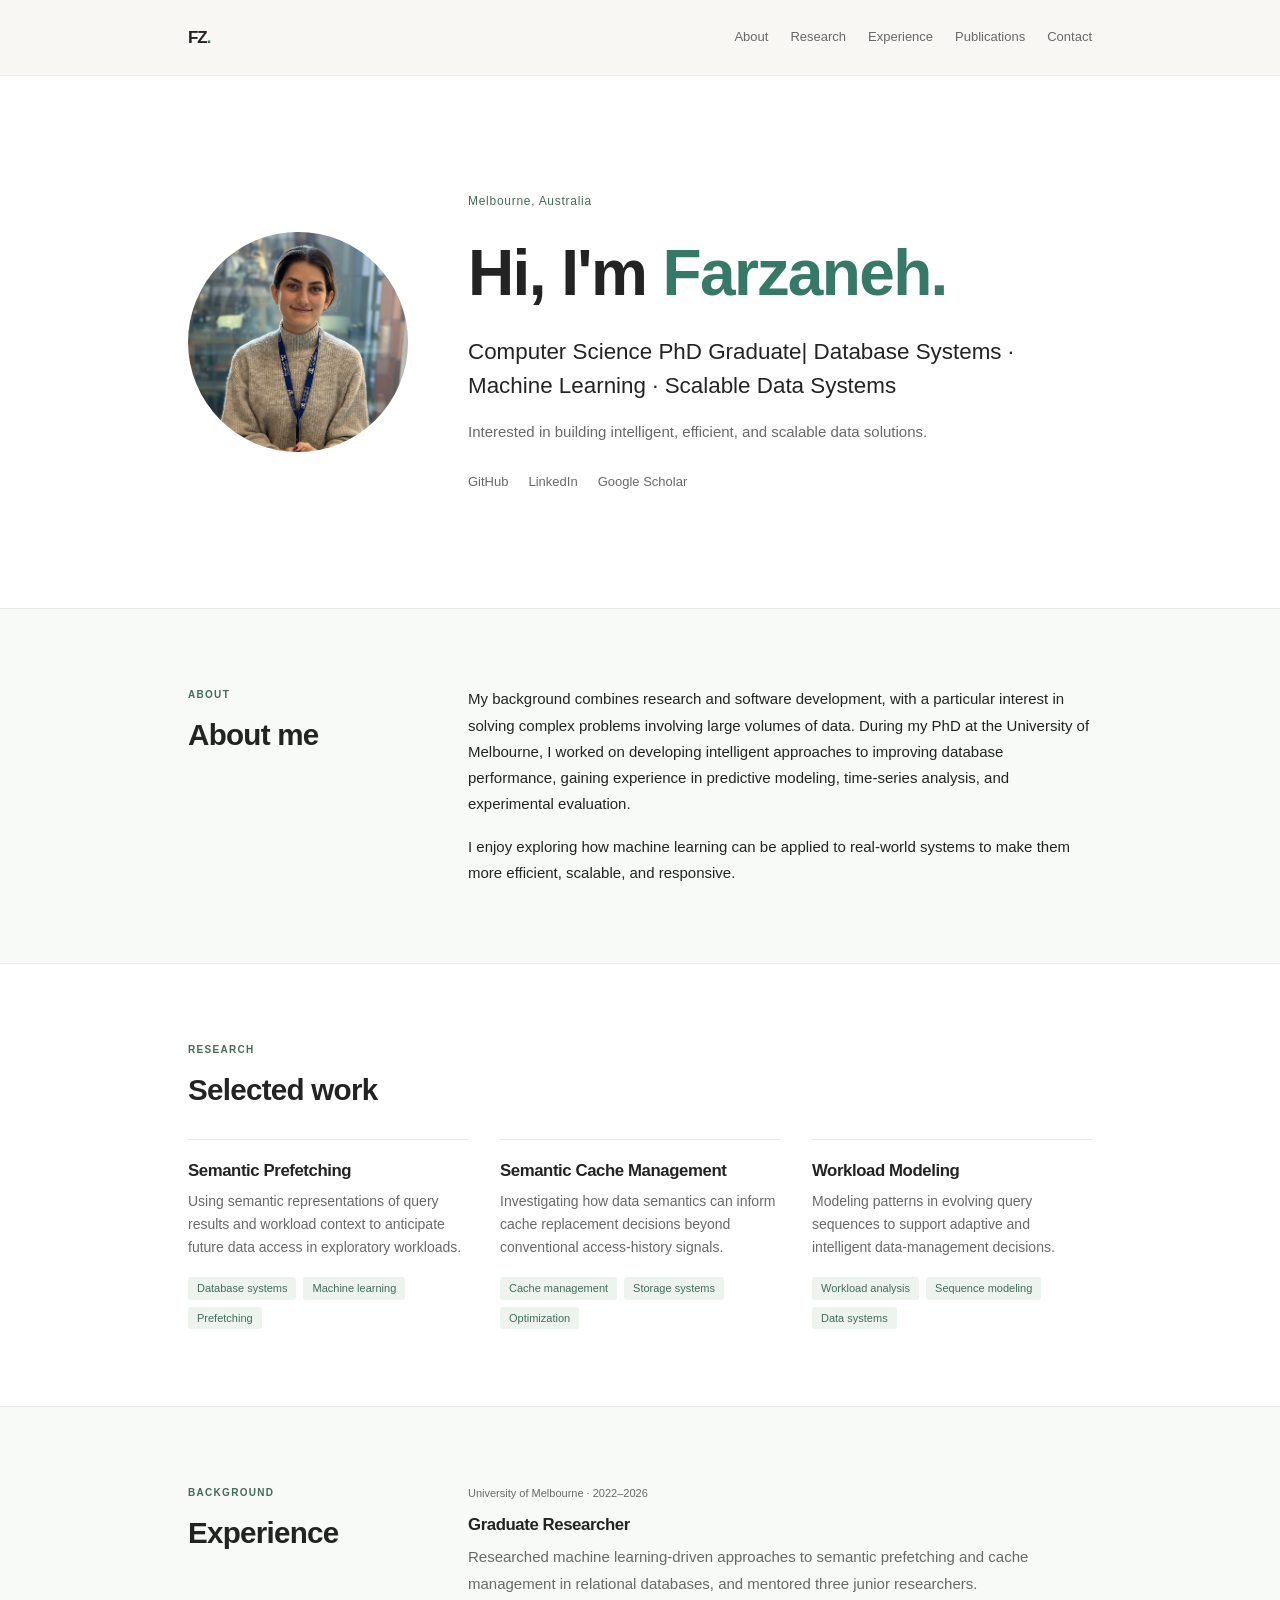
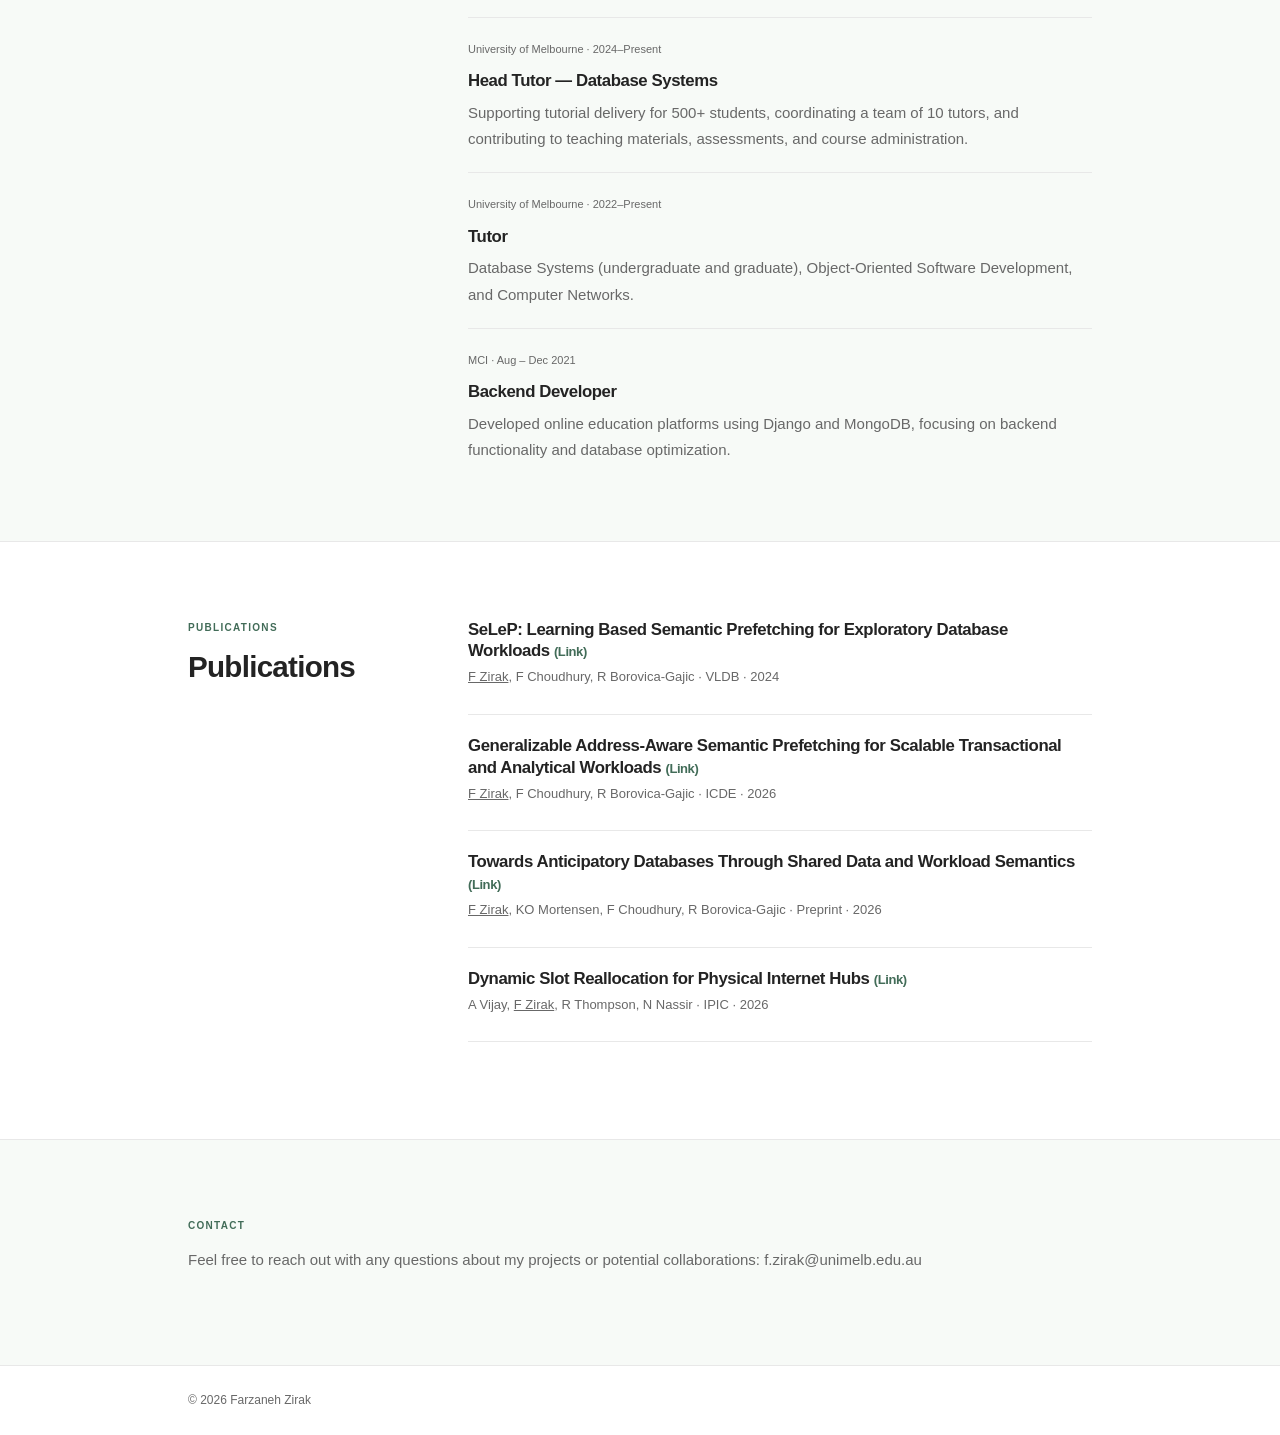
==== index.html @ 6f79f341 "initial commit" ====
<!DOCTYPE html>
<html lang="en">
<head>
  <meta charset="UTF-8" />
  <meta name="viewport" content="width=device-width, initial-scale=1.0" />
  <meta name="description" content="Farzaneh Zirak — Computing researcher working at the intersection of database systems, machine learning, and intelligent data management." />
  <meta name="theme-color" content="#f8faf7" />
  <title>Farzaneh Zirak | ##Computing Researcher</title>
  <link rel="stylesheet" href="styles.css" />
</head>

<script>
  const sections = [ 
    "experience",
    "publications",
  ];

  sections.forEach(section => {
    fetch(`${section}.html`)
      .then(response => {
        if (!response.ok) {
          throw new Error(`Failed to load ${section}.html`);
        }
        return response.text();
      })
      .then(html => {
        document.getElementById(`${section}-placeholder`).innerHTML = html;
      })
      .catch(console.error);
  });
</script>


<body>
  <a class="skip-link" href="#main">Skip to content</a>
  <header class="site-header">
    <div class="container nav-wrap">
      <a class="wordmark" href="#top">FZ<span class="wordmark-dot">.</span></a>
      <nav aria-label="Main navigation">
        <a href="#about">About</a>
        <a href="#research">Research</a>
        <a href="#experience">Experience</a>
        <a href="#publications">Publications</a>
        <a href="#contact">Contact</a>
      </nav>
    </div>
  </header>

  <main id="main">


    <section class="hero" id="home">
      <div class="container hero-layout">

        <div class="hero-photo">
          <img src="b1.jpg" alt="Farzaneh" class="hero-image">
        </div>

        <div class="hero-content">
          <p class="eyebrow">Melbourne, Australia</p>
          <h1 id="hero-title">Hi, I'm <span>Farzaneh.</span></h1>
          <p class="hero-subtitle">Computer Science PhD Graduate| Database Systems · Machine Learning · Scalable Data Systems</p>
          <p class="hero-description">Interested in building intelligent, efficient, and scalable data solutions.</p>
          
          <div class="social-links" aria-label="Professional profiles">
            <a href="https://github.com/fzirak" target="_blank" rel="noopener noreferrer">GitHub</a>
            <a href="https://www.linkedin.com/in/farzaneh-zirak-9786bb167" target="_blank" rel="noopener noreferrer">LinkedIn</a>
            <a href="https://scholar.google.com/citations?hl=en&user=OZQhErgAAAAJ" target="_blank" rel="noopener noreferrer">Google Scholar</a>
          </div>
        </div>

      </div>
    </section>

    <section class="section section-soft" id="about">
      <div class="container two-column">
        <div><p class="section-kicker">About</p><h2>About me</h2></div>
        <div class="prose">
          <p>My background combines research and software development, with a particular interest in solving complex problems involving 
            large volumes of data. During my PhD at the University of Melbourne, I worked on developing intelligent approaches to 
            improving database performance, gaining experience in predictive modeling, time-series analysis, and experimental evaluation.</p>
          <p>I enjoy exploring how machine learning can be applied to real-world systems to make them more efficient, scalable, and responsive.</p>
        </div>
      </div>
    </section>

    <section class="section" id="research">
      <div class="container">
        <div class="section-heading"><div><p class="section-kicker">Research</p><h2>Selected work</h2></div><p></p></div>
        <div class="project-grid">
          <article class="project-card"><h3>Semantic Prefetching</h3><p>Using semantic representations of query results and workload context to anticipate future data access in exploratory workloads.</p><div class="project-keywords" aria-label="Keywords"><span>Database systems</span><span>Machine learning</span><span>Prefetching</span></div></article>
          <article class="project-card"><h3>Semantic Cache Management</h3><p>Investigating how data semantics can inform cache replacement decisions beyond conventional access-history signals.</p><div class="project-keywords" aria-label="Keywords"><span>Cache management</span><span>Storage systems</span><span>Optimization</span></div></article>
          <article class="project-card"><h3>Workload Modeling</h3><p>Modeling patterns in evolving query sequences to support adaptive and intelligent data-management decisions.</p><div class="project-keywords" aria-label="Keywords"><span>Workload analysis</span><span>Sequence modeling</span><span>Data systems</span></div></article>
        </div>
      </div>
    </section>
  

    <div id="experience-placeholder"></div>
    
    <div id="publications-placeholder"></div>

    <section class="contact-section" id="contact">
      <div class="container contact-inner">
        <p class="section-kicker">Contact</p>
        <p>Feel free to reach out with any questions about my projects or potential collaborations:
        <a href="mailto:f.zirak@unimelb.edu.au">f.zirak@unimelb.edu.au</a></p>
      </div>
    </section>


  </main>
  <footer class="footer"><div class="container footer-inner"><span>© <span id="year">2026</span> Farzaneh Zirak</span></footer>
</body>
</html>
---- styles.css ----
/* Minimal portfolio — edit these variables to change the overall style. */
:root {
  --background: #ffffff;
  --soft-background: #f7faf7;
  --accent-background: #edf4ee;
  --text: #232323;
  --muted: #686868;
  --line: #e8e8e8;
  --link: #426c58;
  --max-width: 960px;
  --accent:#367967;
  --accent-deep:#24594d;
  --cream:#f8f7f4;
}
* { box-sizing: border-box; }
html { scroll-behavior: smooth; scroll-padding-top: 85px; }
body { margin: 0; color: var(--text); background: var(--background); font-family: -apple-system, BlinkMacSystemFont, "Segoe UI", Helvetica, Arial, sans-serif; font-size: 15px; line-height: 1.75; }
a { color: inherit; text-decoration: none; }
a:hover { color: var(--link); }
a:focus-visible { outline: 2px solid var(--link); outline-offset: 5px; }
h1,h2,h3,p { margin-top: 0; }
h1,h2,h3 { font-weight: 600; line-height: 1.3; letter-spacing: -.025em; }
h1 { font-size: clamp(2.5rem, 6vw, 4rem); margin: 0 0 20px; }
h2 { font-size: clamp(1.45rem, 3vw, 1.85rem); margin: 0; }
h3 { font-size: 1.05rem; margin: 0 0 8px; }
.container { max-width: var(--max-width); padding: 0 28px; margin: 0 auto; }
.skip-link { position: absolute; top: -100px; left: 20px; background: #fff; padding: 8px; z-index: 20; }
.skip-link:focus { top: 10px; }
/* .site-header { background: #fff; border-bottom: 1px solid var(--line); } */
.site-header{position:sticky;top:0;z-index:10;background:rgba(248,247,244,.94);backdrop-filter:blur(14px);border-bottom:1px solid var(--line)}
.nav-wrap { display: flex; justify-content: space-between; align-items: center; gap: 24px; min-height: 75px; }
.wordmark { font-size: 17px; font-weight: 700; letter-spacing: -.06em; }
.wordmark-dot { color: var(--link); }
nav { display: flex; flex-wrap: wrap; gap: 22px; }
nav a { font-size: 13px; color: var(--muted); }
.hero { padding-top: 115px; padding-bottom: 115px; }
.hero-copy { max-width: 710px; }
.hero-layout {
    display: grid;
    grid-template-columns: 220px 1fr;
    gap: 60px;
    align-items: center;
}

.hero-image {
    width: 220px;
    height: 220px;
    object-fit: cover;
    border-radius: 50%;
    display: block;
}

.hero-content {
    min-width: 0;
}
.eyebrow { font-size: 12px; letter-spacing: .06em; color: var(--link); margin-bottom: 20px; }
.hero h1 span{color:var(--accent)}
.hero-subtitle { max-width: 690px; font-size: clamp(1.16rem, 2.5vw, 1.4rem); line-height: 1.5; margin: 0 0 17px; }
.hero-description { max-width: 660px; color: var(--muted); margin-bottom: 25px; }
.hero-description strong,.prose strong { color: var(--text); font-weight: 600; }
.hero-actions { display: flex; flex-wrap: wrap; gap: 20px; margin: 0 0 23px; }
.button { display: inline-block; font-weight: 600; font-size: 13px; border-bottom: 1px solid currentColor; padding-bottom: 3px; }
.button-primary,.publication a { color: var(--link); }
.social-links { display: flex; flex-wrap: wrap; gap: 20px; font-size: 13px; color: var(--muted); }
.section { padding: 77px 0; border-top: 1px solid var(--line); }
.section-soft { background: var(--soft-background); }
.two-column { display: grid; grid-template-columns: 220px minmax(0,1fr); gap: 60px; }
.section-kicker { text-transform: uppercase; letter-spacing: .13em; font-size: 10px; font-weight: 600; color: var(--link); margin-bottom: 12px; }
.prose p { margin-bottom: 16px; }
.prose p:last-child { margin-bottom: 0; }
.section-heading { display: flex; justify-content: space-between; align-items: flex-end; gap: 20px; margin-bottom: 30px; }
.section-heading > p { display: none; }
.project-grid { display: grid; grid-template-columns: repeat(3,minmax(0,1fr)); gap: 32px; }
.project-card { border-top: 1px solid var(--line); padding-top: 20px; }
.publication-type,.timeline-meta { color: var(--muted); font-size: 11px; margin-bottom: 11px; }
.project-keywords { display: flex; flex-wrap: wrap; gap: 7px; margin-top: 18px; }
.project-keywords span { color: var(--link); background: var(--accent-background); padding: 3px 9px; border-radius: 3px; font-size: 11px; line-height: 1.5; }
.project-card > p:not(.project-tag) { font-size: 14px; color: var(--muted); line-height: 1.65; }
.timeline-item { border-bottom: 1px solid var(--line); padding: 0 0 20px; margin-bottom: 22px; }
.timeline-item:last-child { border-bottom: none; margin-bottom: 0; padding-bottom: 0; }
.timeline-item p { color: var(--muted); margin: 0; }
.publication { padding-bottom: 20px; margin-bottom: 20px; border-bottom: 1px solid var(--line); }
.publication h3 { margin-bottom: 4px; }
.publication p { color: var(--muted); font-size: 13px; margin-bottom: 5px; }
.publication a { font-size: 13px; }
.helper-note { font-size: 12px; color: var(--muted); }
.contact-section { border-top: 1px solid var(--line); background: var(--soft-background); padding: 77px 0; }
.contact-section h2 { margin-bottom: 12px; }
.contact-section p:not(.section-kicker) { color: var(--muted); }
.footer { border-top: 1px solid var(--line); padding: 24px 0; color: var(--muted); font-size: 12px; }
.footer-inner { display: flex; justify-content: space-between; gap: 20px; }
@media(max-width:760px) {
  .hero { padding-top: 75px; padding-bottom: 80px; }
  .two-column { grid-template-columns: 1fr; gap: 24px; }
  .project-grid { grid-template-columns: 1fr; gap: 18px; }
  .section,.contact-section { padding: 55px 0; }
  .nav-wrap { flex-wrap: wrap; padding-top: 17px; padding-bottom: 17px; }
  nav { gap: 12px 18px; }
  .footer-inner { flex-direction: column; gap: 3px; }
}
@media(max-width:450px) { .container { padding-left: 20px; padding-right: 20px; } nav a { font-size: 12px; } }
@media(prefers-reduced-motion:reduce) { html { scroll-behavior: auto; } }
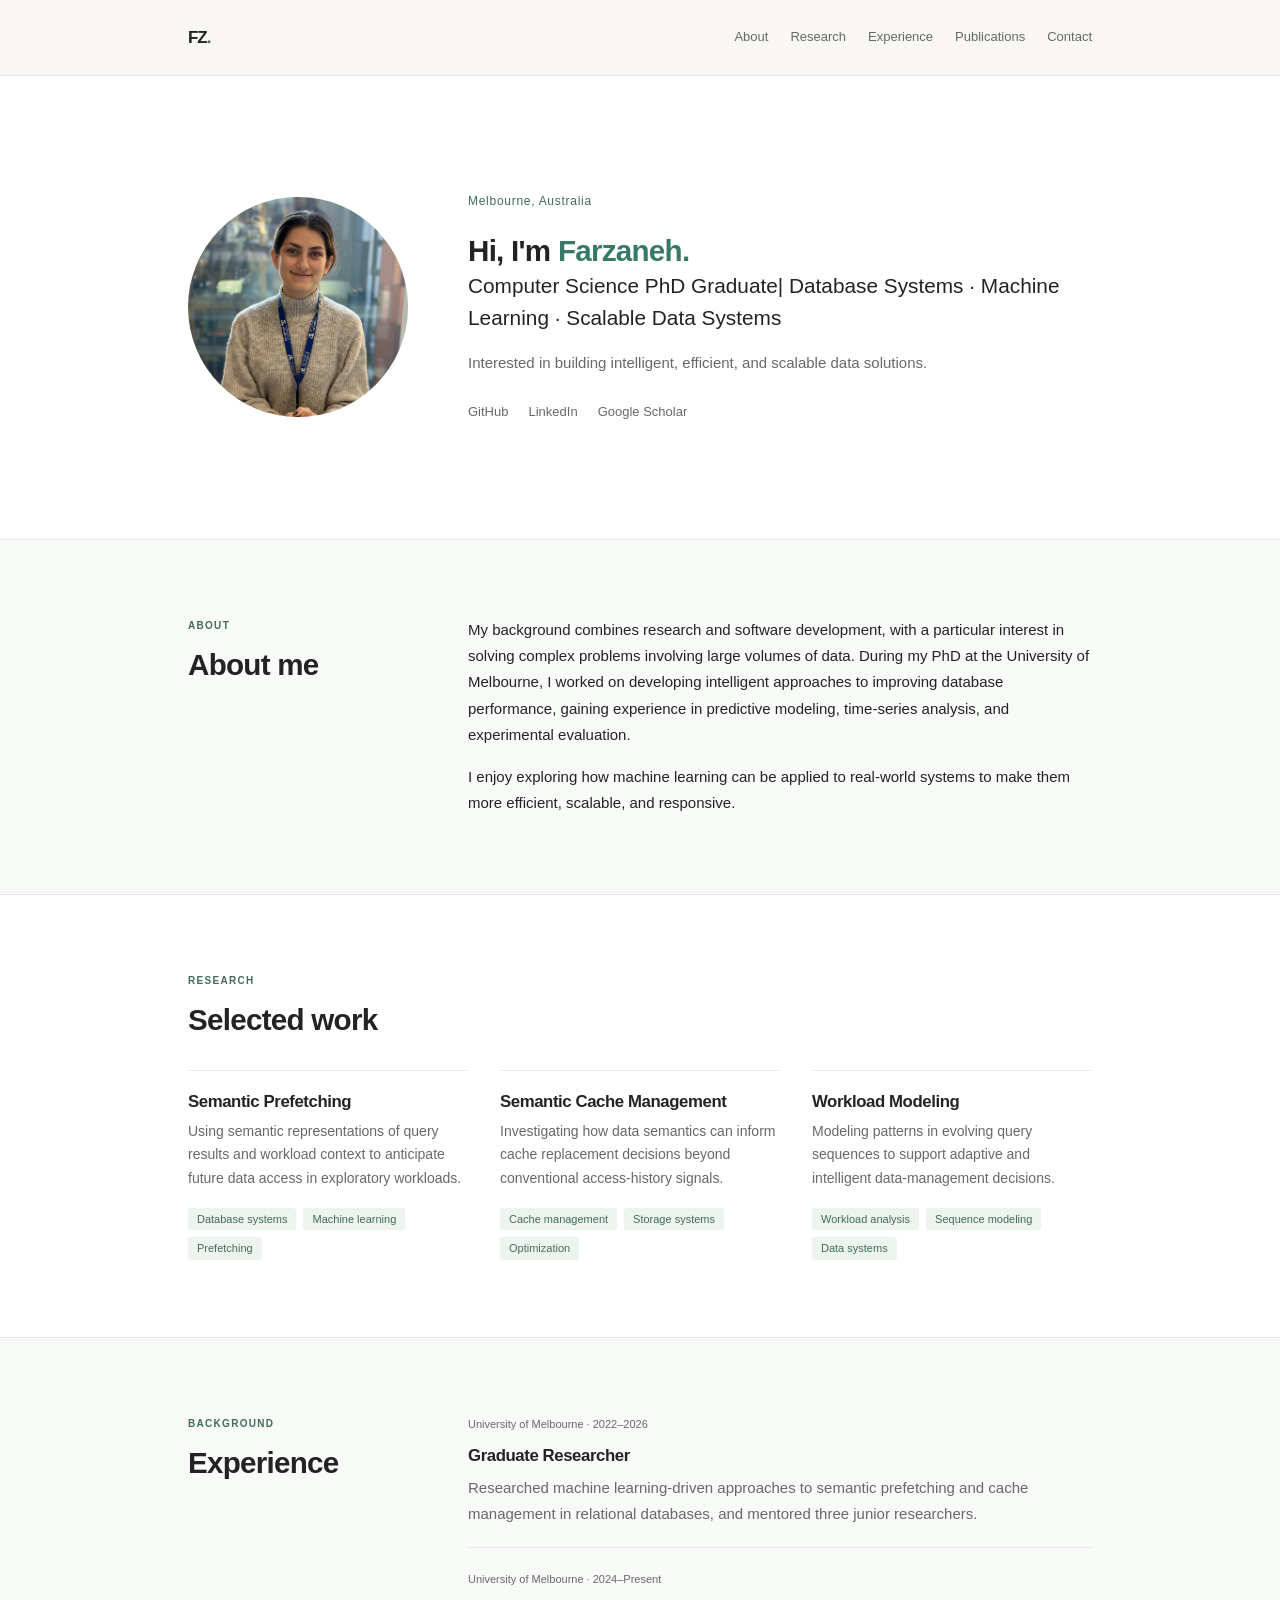
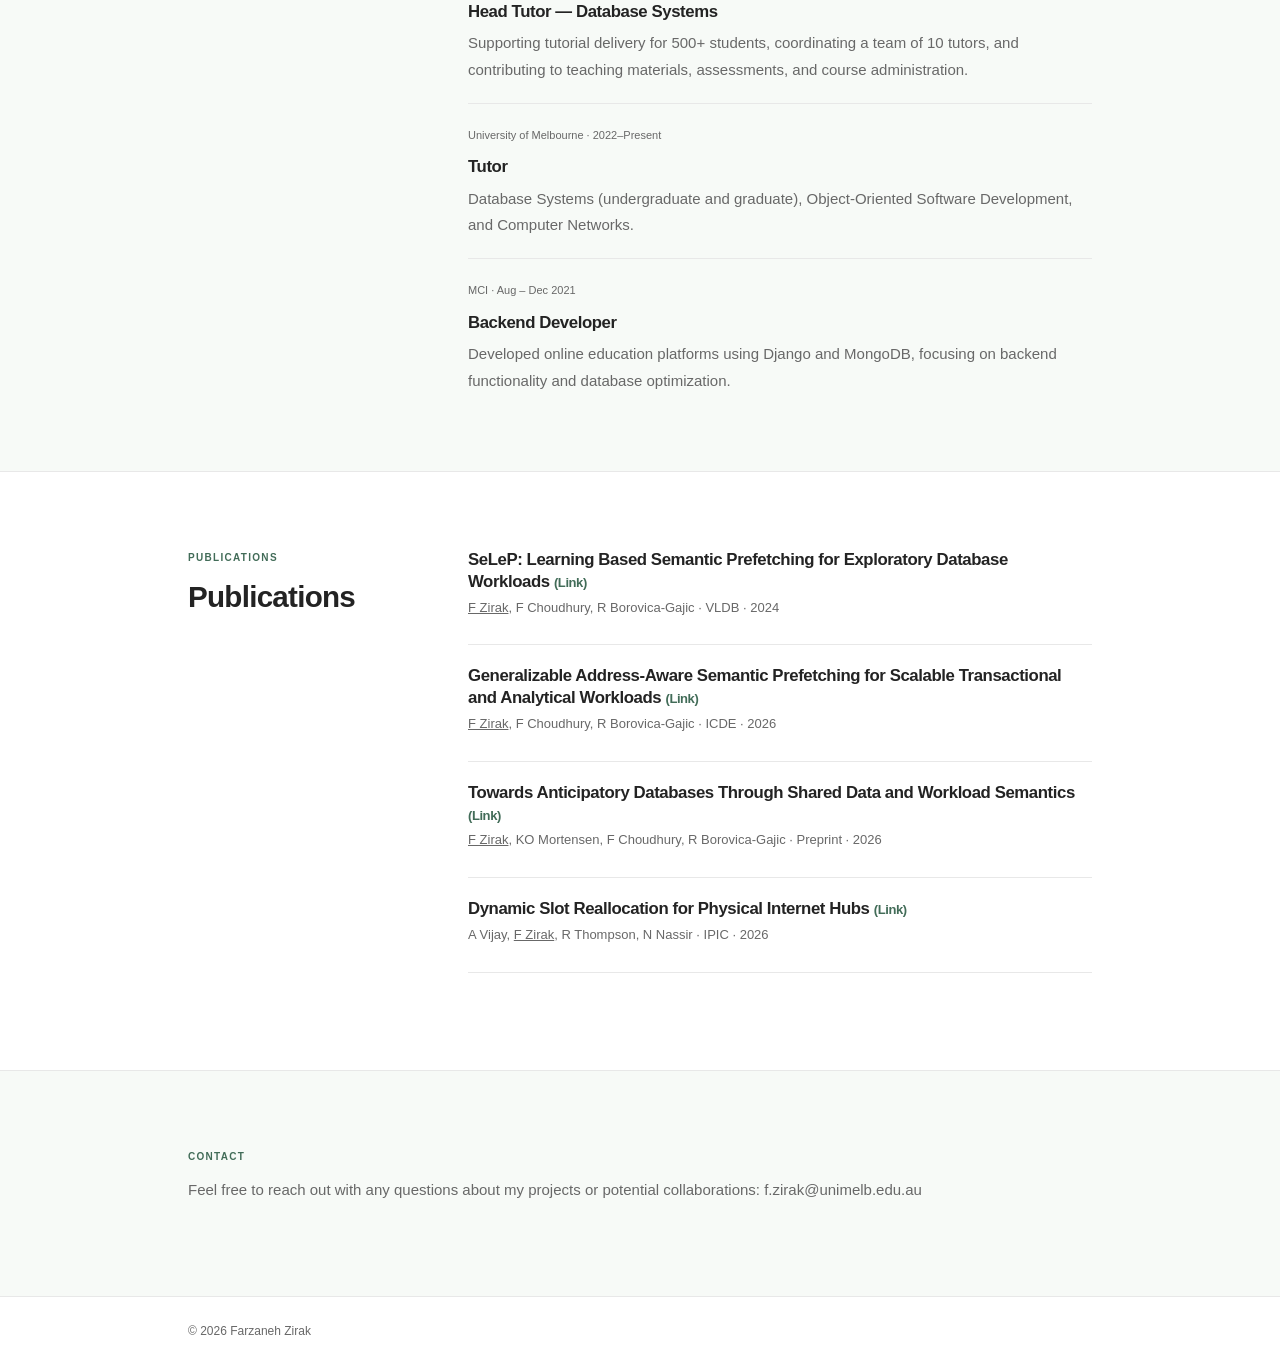
==== commit f9499c9d: "fixed image" ====
--- a/index.html
+++ b/index.html
@@ -58,7 +58,7 @@
 
         <div class="hero-content">
           <p class="eyebrow">Melbourne, Australia</p>
-          <h1 id="hero-title">Hi, I'm <span>Farzaneh.</span></h1>
+          <h2 id="hero-title">Hi, I'm <span>Farzaneh.</span></h2>
           <p class="hero-subtitle">Computer Science PhD Graduate| Database Systems · Machine Learning · Scalable Data Systems</p>
           <p class="hero-description">Interested in building intelligent, efficient, and scalable data solutions.</p>
           
--- a/styles.css
+++ b/styles.css
@@ -55,7 +55,8 @@
 }
 .eyebrow { font-size: 12px; letter-spacing: .06em; color: var(--link); margin-bottom: 20px; }
 .hero h1 span{color:var(--accent)}
-.hero-subtitle { max-width: 690px; font-size: clamp(1.16rem, 2.5vw, 1.4rem); line-height: 1.5; margin: 0 0 17px; }
+.hero h2 span{color:var(--accent)}
+.hero-subtitle { max-width: 690px; font-size: clamp(1.1rem, 2.4vw, 1.3rem); line-height: 1.5; margin: 0 0 17px; }
 .hero-description { max-width: 660px; color: var(--muted); margin-bottom: 25px; }
 .hero-description strong,.prose strong { color: var(--text); font-weight: 600; }
 .hero-actions { display: flex; flex-wrap: wrap; gap: 20px; margin: 0 0 23px; }
@@ -100,3 +101,25 @@
 }
 @media(max-width:450px) { .container { padding-left: 20px; padding-right: 20px; } nav a { font-size: 12px; } }
 @media(prefers-reduced-motion:reduce) { html { scroll-behavior: auto; } }
+@media (max-width: 768px) {
+    .hero-layout {
+        display: grid;
+        grid-template-columns: 1fr;
+        gap: 24px;
+    }
+
+    .hero-photo {
+        width: 100%;
+    }
+
+    .hero-image {
+        width: 160px;
+        height: 160px;
+        object-fit: cover;
+    }
+
+    .hero-content {
+        width: 100%;
+        min-width: 0;
+    }
+}
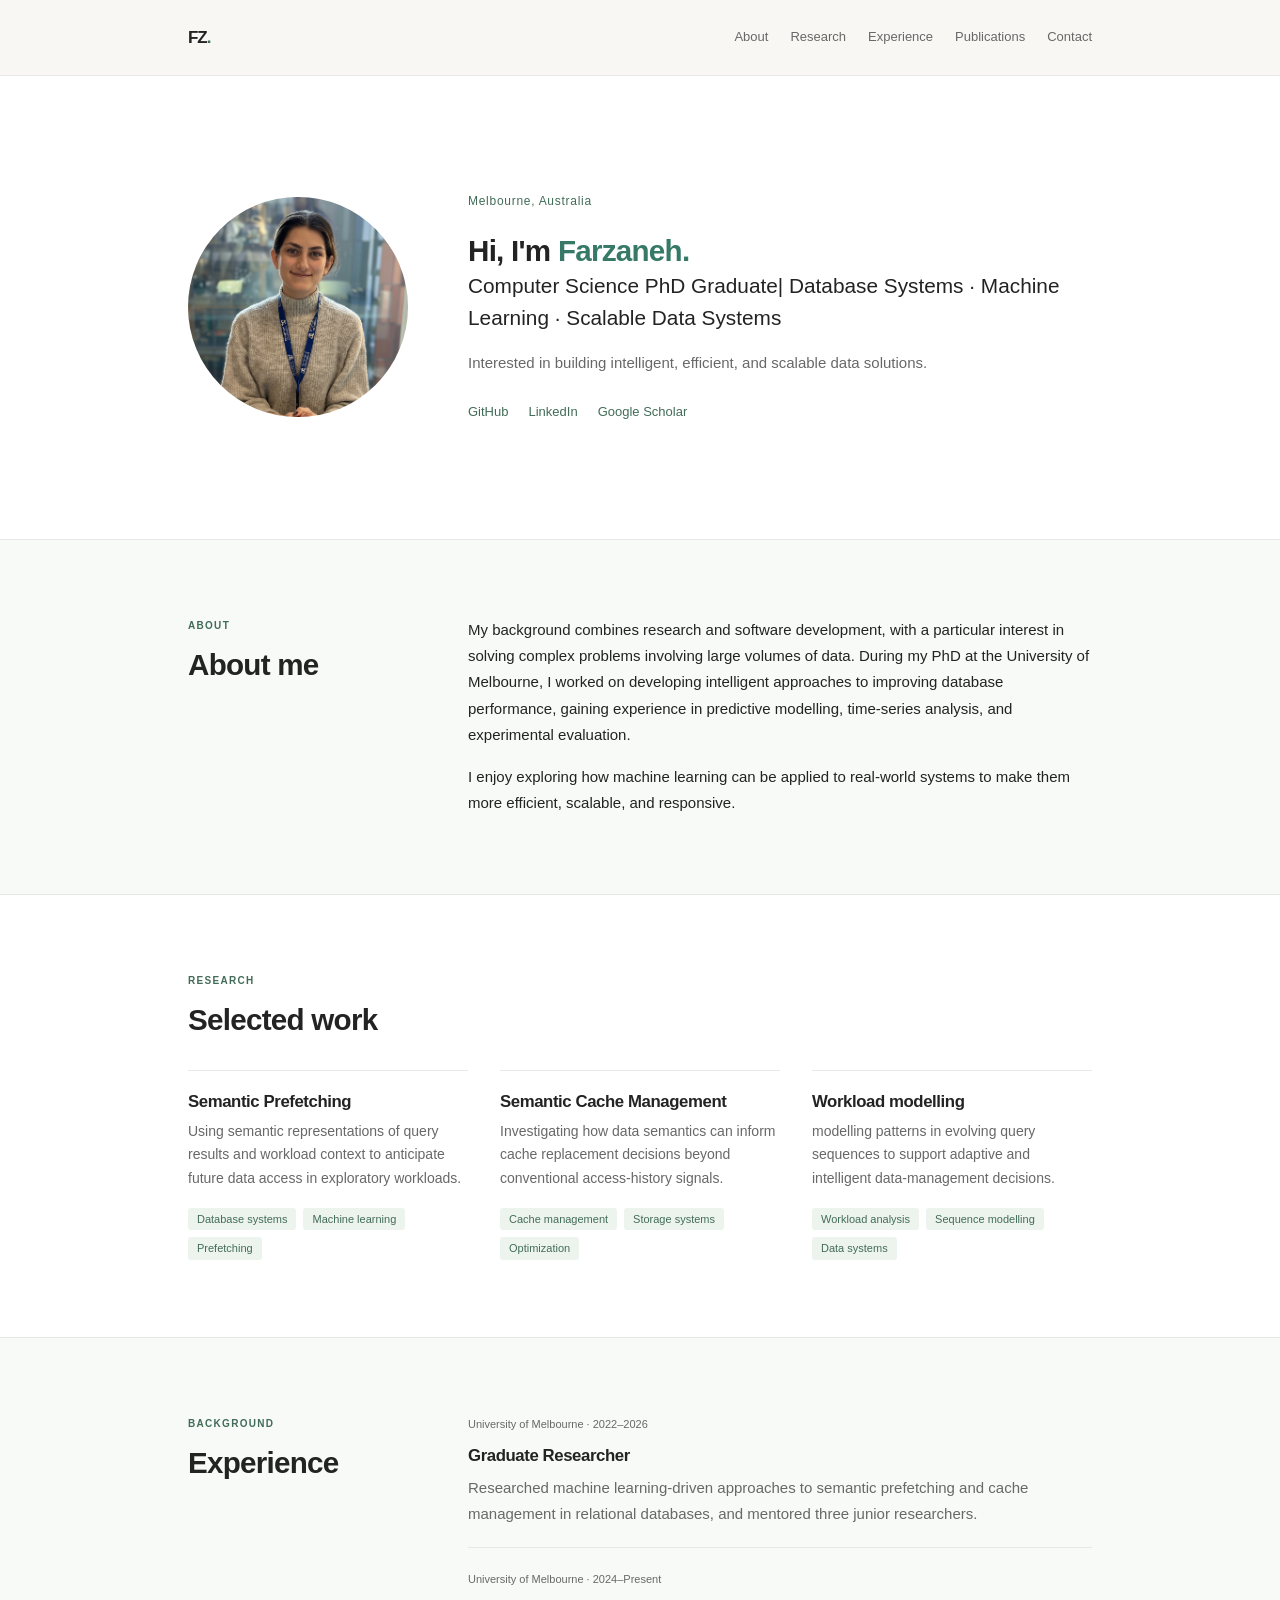
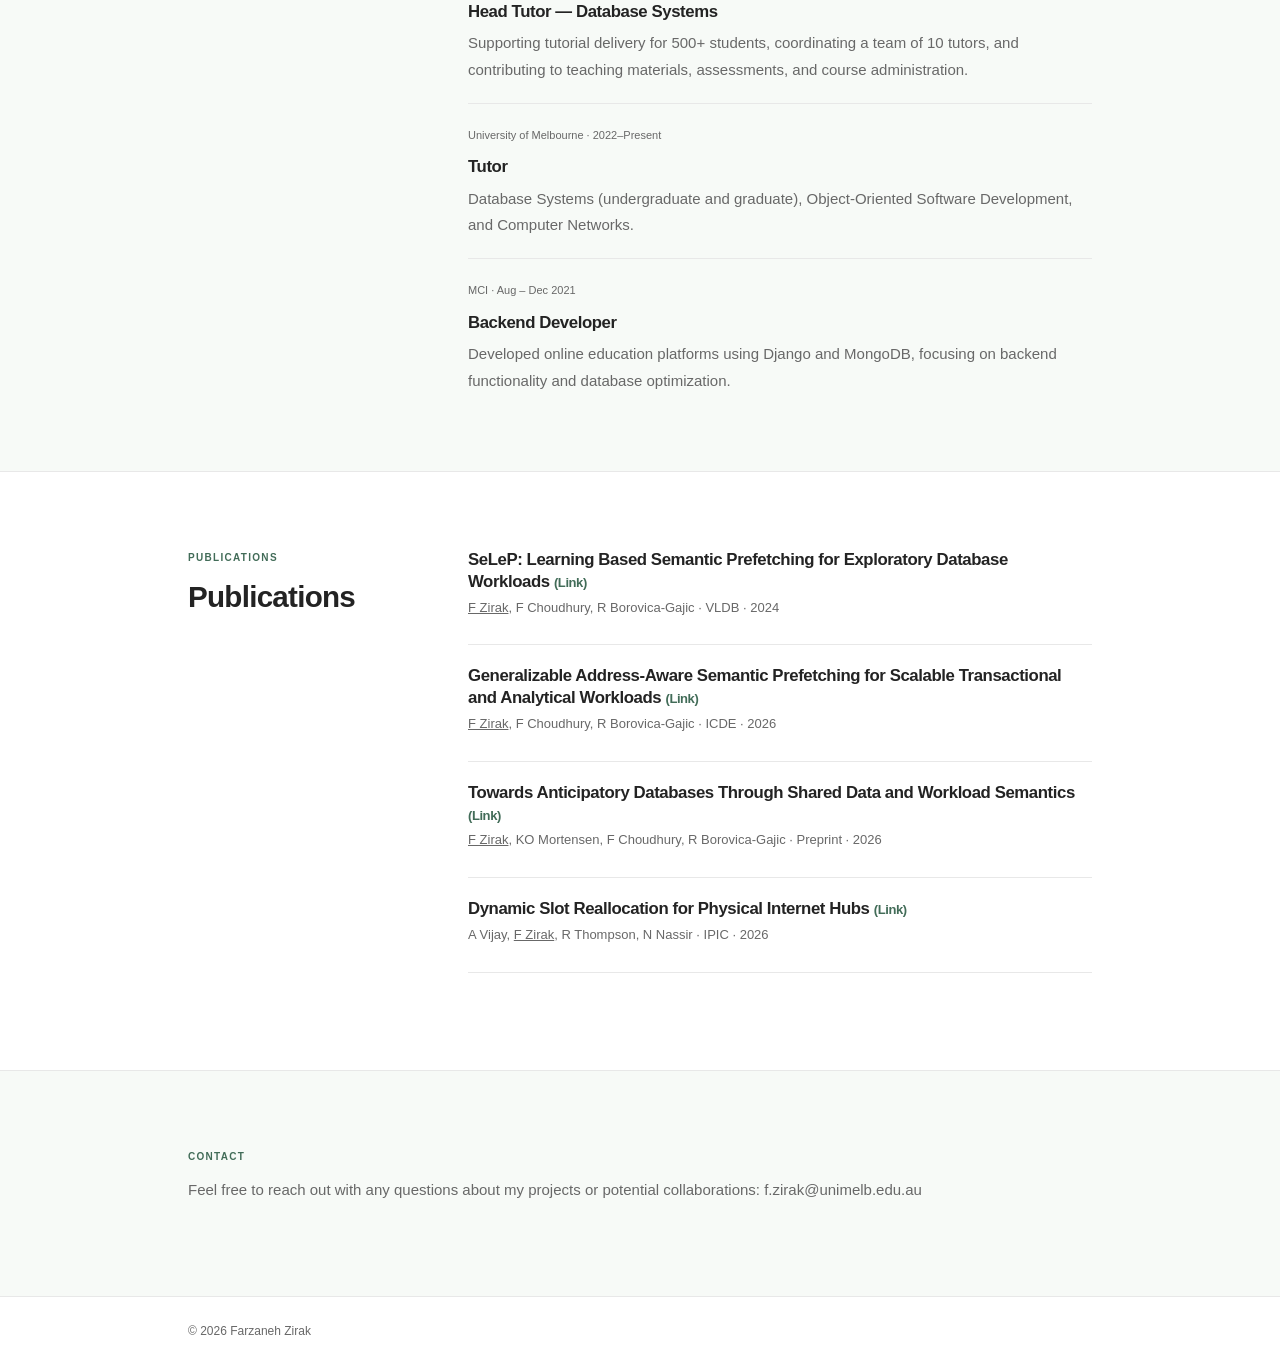
==== commit eae8030b: "g verify" ====
--- a/index.html
+++ b/index.html
@@ -4,9 +4,11 @@
   <meta charset="UTF-8" />
   <meta name="viewport" content="width=device-width, initial-scale=1.0" />
   <meta name="description" content="Farzaneh Zirak — Computing researcher working at the intersection of database systems, machine learning, and intelligent data management." />
+  <meta name="author" content="Farzaneh Zirak">
   <meta name="theme-color" content="#f8faf7" />
-  <title>Farzaneh Zirak | ##Computing Researcher</title>
+  <title>Farzaneh Zirak</title>
   <link rel="stylesheet" href="styles.css" />
+  <meta name="google-site-verification" content="google38f2e9561e42696c.html">
 </head>
 
 <script>
@@ -78,7 +80,7 @@
         <div class="prose">
           <p>My background combines research and software development, with a particular interest in solving complex problems involving 
             large volumes of data. During my PhD at the University of Melbourne, I worked on developing intelligent approaches to 
-            improving database performance, gaining experience in predictive modeling, time-series analysis, and experimental evaluation.</p>
+            improving database performance, gaining experience in predictive modelling, time-series analysis, and experimental evaluation.</p>
           <p>I enjoy exploring how machine learning can be applied to real-world systems to make them more efficient, scalable, and responsive.</p>
         </div>
       </div>
@@ -90,7 +92,7 @@
         <div class="project-grid">
           <article class="project-card"><h3>Semantic Prefetching</h3><p>Using semantic representations of query results and workload context to anticipate future data access in exploratory workloads.</p><div class="project-keywords" aria-label="Keywords"><span>Database systems</span><span>Machine learning</span><span>Prefetching</span></div></article>
           <article class="project-card"><h3>Semantic Cache Management</h3><p>Investigating how data semantics can inform cache replacement decisions beyond conventional access-history signals.</p><div class="project-keywords" aria-label="Keywords"><span>Cache management</span><span>Storage systems</span><span>Optimization</span></div></article>
-          <article class="project-card"><h3>Workload Modeling</h3><p>Modeling patterns in evolving query sequences to support adaptive and intelligent data-management decisions.</p><div class="project-keywords" aria-label="Keywords"><span>Workload analysis</span><span>Sequence modeling</span><span>Data systems</span></div></article>
+          <article class="project-card"><h3>Workload modelling</h3><p>modelling patterns in evolving query sequences to support adaptive and intelligent data-management decisions.</p><div class="project-keywords" aria-label="Keywords"><span>Workload analysis</span><span>Sequence modelling</span><span>Data systems</span></div></article>
         </div>
       </div>
     </section>
--- a/styles.css
+++ b/styles.css
@@ -62,7 +62,7 @@
 .hero-actions { display: flex; flex-wrap: wrap; gap: 20px; margin: 0 0 23px; }
 .button { display: inline-block; font-weight: 600; font-size: 13px; border-bottom: 1px solid currentColor; padding-bottom: 3px; }
 .button-primary,.publication a { color: var(--link); }
-.social-links { display: flex; flex-wrap: wrap; gap: 20px; font-size: 13px; color: var(--muted); }
+.social-links { display: flex; flex-wrap: wrap; gap: 20px; font-size: 13px; color: var(--link); }
 .section { padding: 77px 0; border-top: 1px solid var(--line); }
 .section-soft { background: var(--soft-background); }
 .two-column { display: grid; grid-template-columns: 220px minmax(0,1fr); gap: 60px; }
